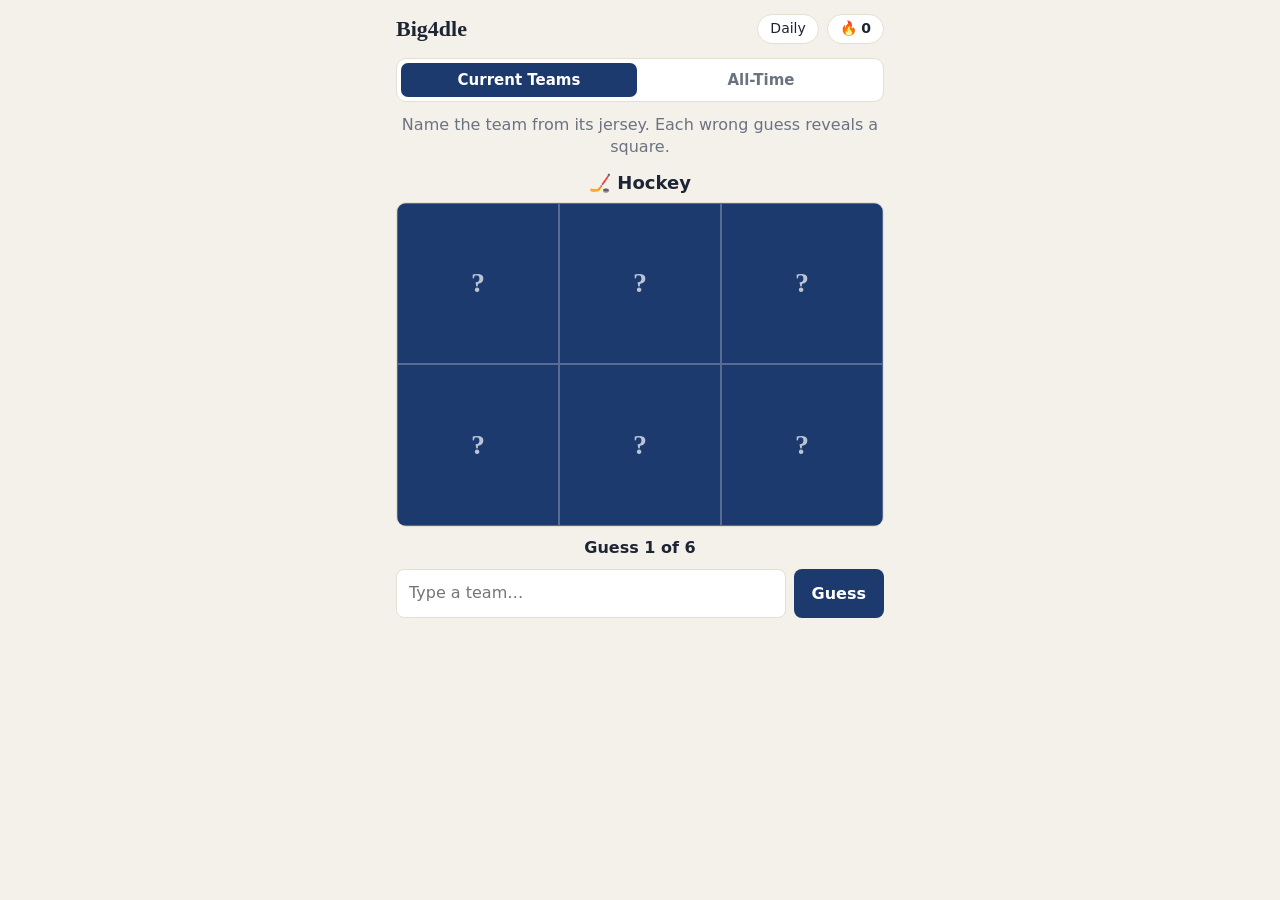
==== big4dle/index.html @ 48944d4c "Add All-Time edition, home jerseys only, no wordmarks; rename game to Big4dle Co-Authored-By: Claude" ====
<!doctype html>
<html lang="en">
<head>
  <meta charset="utf-8">
  <meta name="viewport" content="width=device-width, initial-scale=1">
  <title>Big4dle</title>
  <meta name="description" content="Guess the pro team from its jersey in 6 tries. Every wrong guess reveals another square.">
  <link rel="icon" href="favicon.svg" type="image/svg+xml">
  <link rel="stylesheet" href="styles.css">
</head>
<body>
  <header class="top">
    <h1>Big4dle</h1>
    <div class="chips">
      <button class="chip" id="mode-btn" type="button">Daily</button>
      <span class="chip" title="Current streak">🔥 <b id="streak">0</b></span>
    </div>
  </header>

  <main>
    <div class="tabs" role="tablist" aria-label="Edition">
      <button class="tab" id="tab-current" role="tab" type="button">Current Teams</button>
      <button class="tab" id="tab-alltime" role="tab" type="button">All-Time</button>
    </div>
    <p class="sub" id="sub">Name the team from its jersey. Each wrong guess reveals a square.</p>

    <p class="league" id="league"></p>
    <div class="board" id="board" aria-label="Mystery jersey">
      <div id="jersey"></div>
      <div class="tiles" id="tiles"></div>
    </div>

    <p class="status" id="status" aria-live="polite"></p>

    <form id="form" autocomplete="off">
      <div class="combo">
        <input id="guess" type="text" placeholder="Type a team…" aria-label="Guess a team" spellcheck="false" autocapitalize="off">
        <ul id="options" role="listbox" hidden></ul>
      </div>
      <button class="btn" id="submit" type="submit">Guess</button>
    </form>

    <ol class="guesses" id="guesses" aria-label="Your guesses"></ol>

    <section class="end" id="end" hidden>
      <h2 id="end-title"></h2>
      <pre id="share-text" class="share"></pre>
      <div class="row">
        <button class="btn" id="copy" type="button">Copy result</button>
        <button class="btn ghost" id="practice" type="button">Play a random jersey</button>
      </div>
      <p class="stats" id="stats"></p>
    </section>
  </main>

  <script src="teams.js"></script>
  <script src="jersey.js"></script>
  <script src="game.js"></script>
</body>
</html>
---- big4dle/styles.css ----
:root{--bg:#f4f1ea;--card:#fff;--ink:#1d2433;--muted:#6b7280;--line:#e4dfd3;--accent:#1d3a6e;--good:#2f9e63;--bad:#c9473f;--cover:#1d3a6e}
@media (prefers-color-scheme:dark){:root{--bg:#12151d;--card:#1b202c;--ink:#f1eee6;--muted:#9aa3b2;--line:#2a3142;--accent:#5b86d6;--cover:#2a3a66}}
*{box-sizing:border-box}
body{margin:0;background:var(--bg);color:var(--ink);font:16px/1.4 system-ui,sans-serif}
.top{display:flex;justify-content:space-between;align-items:center;max-width:520px;margin:0 auto;padding:14px 16px}
.top h1{margin:0;font:700 22px Georgia,serif}
.chips{display:flex;gap:8px}
.chip{background:var(--card);border:1px solid var(--line);border-radius:999px;padding:4px 12px;color:var(--ink);font:inherit;font-size:14px}
button.chip{cursor:pointer}
main{max-width:520px;margin:0 auto;padding:0 16px 40px}
.sub{color:var(--muted);margin:0 0 12px;text-align:center}
.board{position:relative;aspect-ratio:3/2;border-radius:10px;overflow:hidden;border:1px solid var(--line);background:var(--card)}
#jersey{position:absolute;inset:0}#jersey svg{width:100%;height:100%;display:block}
.league{text-align:center;font-weight:700;margin:0 0 6px;font-size:18px}
.tiles{position:absolute;inset:0;display:grid;grid-template:repeat(2,1fr)/repeat(3,1fr)}
.tile{background:var(--cover);border:1px solid rgba(255,255,255,.25);display:grid;place-items:center;color:rgba(255,255,255,.7);font:700 28px Georgia,serif;transition:opacity .5s}
.tile.open{opacity:0;pointer-events:none}
.status{min-height:1.4em;text-align:center;margin:10px 0;font-weight:600}
form{display:flex;gap:8px}
.combo{position:relative;flex:1}
input{width:100%;padding:12px;border:1px solid var(--line);border-radius:8px;background:var(--card);color:var(--ink);font:inherit}
#options{position:absolute;left:0;right:0;top:100%;margin:2px 0 0;padding:0;list-style:none;background:var(--card);border:1px solid var(--line);border-radius:8px;max-height:220px;overflow:auto;z-index:5}
#options li{padding:10px 12px;cursor:pointer}
#options li.on,#options li:hover{background:var(--accent);color:#fff}
.btn{padding:12px 18px;border:0;border-radius:8px;background:var(--accent);color:#fff;font:600 16px system-ui;cursor:pointer}
.btn.ghost{background:transparent;color:var(--ink);border:1px solid var(--line)}
.btn:disabled{opacity:.5;cursor:default}
.guesses{list-style:none;padding:0;margin:14px 0;display:grid;gap:6px}
.guesses li{padding:10px 12px;border:1px solid var(--line);border-radius:8px;background:var(--card);display:flex;justify-content:space-between}
.guesses li.ok{border-color:var(--good);color:var(--good);font-weight:700}
.guesses li.no::after{content:"✗";color:var(--bad)}
.guesses li.ok::after{content:"✓"}
.end{text-align:center;background:var(--card);border:1px solid var(--line);border-radius:10px;padding:16px}
.end h2{margin:0 0 8px;font-family:Georgia,serif}
.share{font:20px/1.3 monospace;margin:8px 0 12px}
.row{display:flex;gap:8px;justify-content:center;flex-wrap:wrap}
.stats{color:var(--muted);font-size:14px;margin:12px 0 0}
.tabs{display:flex;gap:6px;margin:0 0 12px;background:var(--card);border:1px solid var(--line);border-radius:10px;padding:4px}
.tab{flex:1;padding:8px;border:0;border-radius:7px;background:transparent;color:var(--muted);font:600 15px system-ui;cursor:pointer}
.tab[aria-selected="true"]{background:var(--accent);color:#fff}
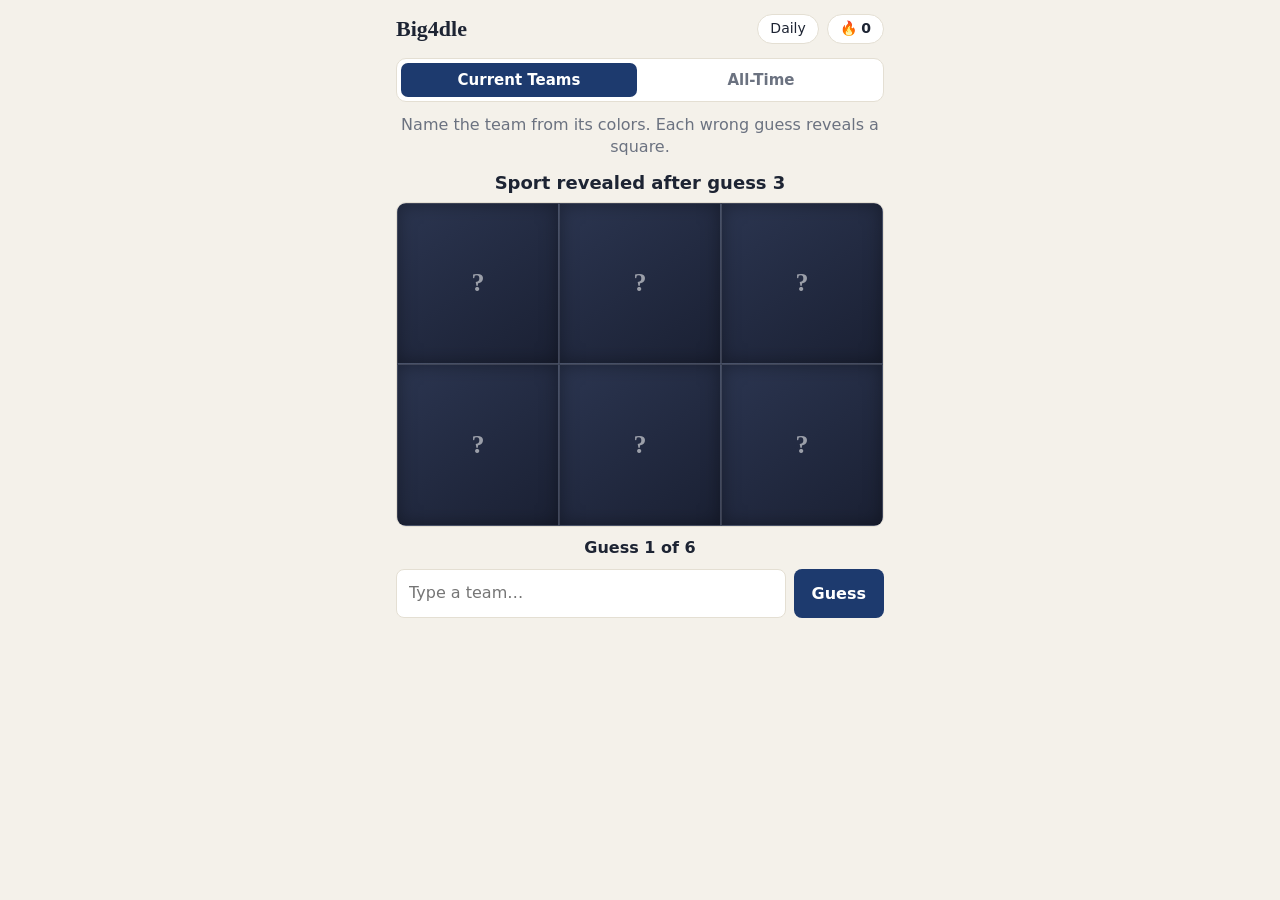
==== commit ab3697f1: "Big4dle: replace jerseys with team-color flags Co-Authored-By: Claude Sonnet 5.5 <noreply@anthropic." ====
--- a/big4dle/index.html
+++ b/big4dle/index.html
@@ -4,7 +4,7 @@
   <meta charset="utf-8">
   <meta name="viewport" content="width=device-width, initial-scale=1">
   <title>Big4dle</title>
-  <meta name="description" content="Guess the pro team from its jersey in 6 tries. Every wrong guess reveals another square.">
+  <meta name="description" content="Guess the pro team from its colors in 6 tries. Every wrong guess reveals another square.">
   <link rel="icon" href="favicon.svg" type="image/svg+xml">
   <link rel="stylesheet" href="styles.css">
 </head>
@@ -22,11 +22,11 @@
       <button class="tab" id="tab-current" role="tab" type="button">Current Teams</button>
       <button class="tab" id="tab-alltime" role="tab" type="button">All-Time</button>
     </div>
-    <p class="sub" id="sub">Name the team from its jersey. Each wrong guess reveals a square.</p>
+    <p class="sub" id="sub">Name the team from its colors. Each wrong guess reveals a square.</p>
 
     <p class="league" id="league"></p>
-    <div class="board" id="board" aria-label="Mystery jersey">
-      <div id="jersey"></div>
+    <div class="board" id="board" aria-label="Mystery flag">
+      <div id="flag"></div>
       <div class="tiles" id="tiles"></div>
     </div>
 
@@ -47,14 +47,14 @@
       <pre id="share-text" class="share"></pre>
       <div class="row">
         <button class="btn" id="copy" type="button">Copy result</button>
-        <button class="btn ghost" id="practice" type="button">Play a random jersey</button>
+        <button class="btn ghost" id="practice" type="button">Play a random flag</button>
       </div>
       <p class="stats" id="stats"></p>
     </section>
   </main>
 
   <script src="teams.js"></script>
-  <script src="jersey.js"></script>
+  <script src="flag.js"></script>
   <script src="game.js"></script>
 </body>
 </html>
--- a/big4dle/styles.css
+++ b/big4dle/styles.css
@@ -10,10 +10,10 @@
 main{max-width:520px;margin:0 auto;padding:0 16px 40px}
 .sub{color:var(--muted);margin:0 0 12px;text-align:center}
 .board{position:relative;aspect-ratio:3/2;border-radius:10px;overflow:hidden;border:1px solid var(--line);background:var(--card)}
-#jersey{position:absolute;inset:0}#jersey svg{width:100%;height:100%;display:block}
+#flag{position:absolute;inset:0}#flag svg{width:100%;height:100%;display:block}
 .league{text-align:center;font-weight:700;margin:0 0 6px;font-size:18px}
 .tiles{position:absolute;inset:0;display:grid;grid-template:repeat(2,1fr)/repeat(3,1fr)}
-.tile{background:var(--cover);border:1px solid rgba(255,255,255,.25);display:grid;place-items:center;color:rgba(255,255,255,.7);font:700 28px Georgia,serif;transition:opacity .5s}
+.tile{background:linear-gradient(145deg,#2b3550,#1a2033);border:1px solid rgba(255,255,255,.14);display:grid;place-items:center;color:rgba(255,255,255,.55);font:700 26px Georgia,serif;transition:opacity .5s;box-shadow:inset 0 0 18px rgba(0,0,0,.35)}
 .tile.open{opacity:0;pointer-events:none}
 .status{min-height:1.4em;text-align:center;margin:10px 0;font-weight:600}
 form{display:flex;gap:8px}
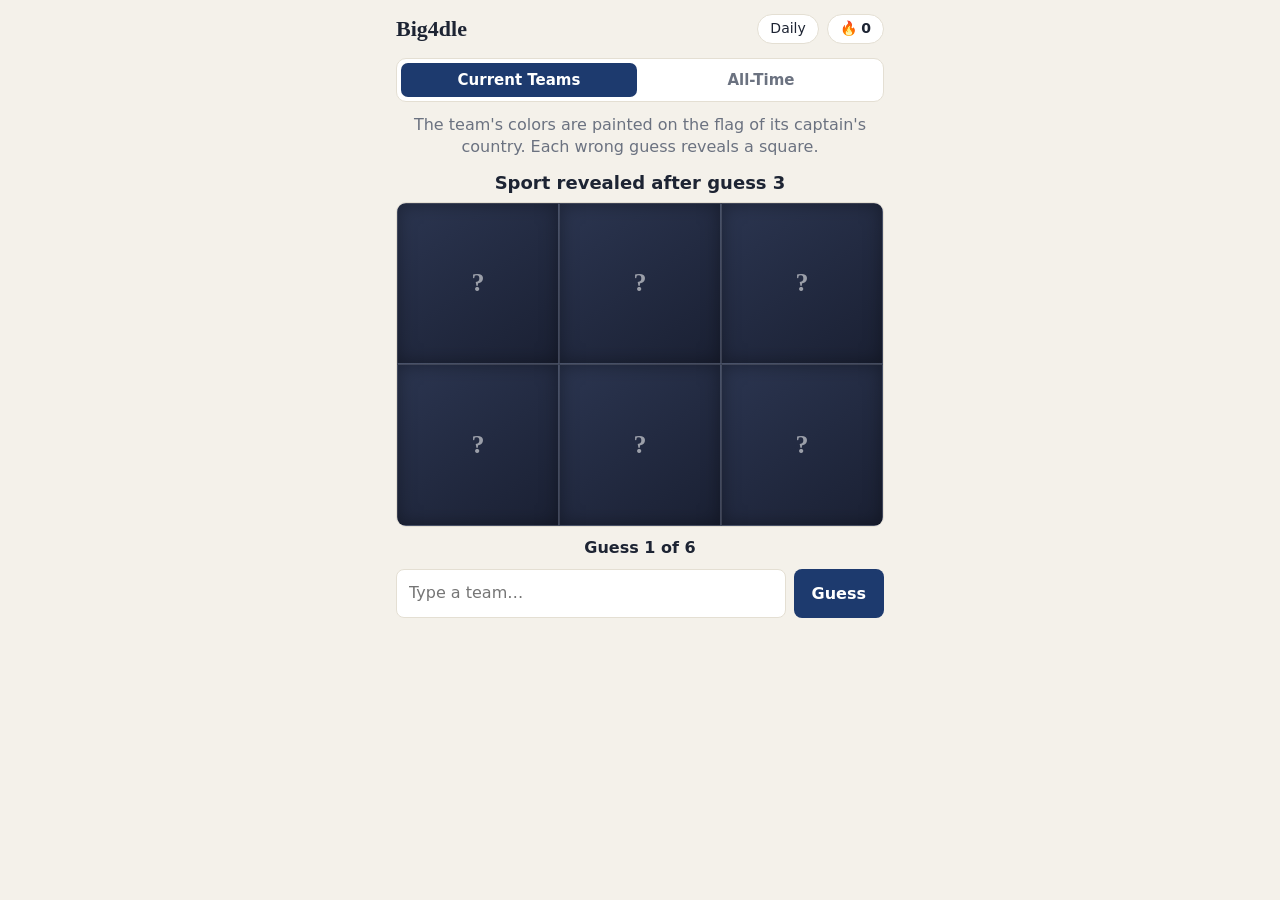
==== commit 7365aeb4: "Big4dle: paint team colors on the flag of the captain's country Co-Authored-By: Claude Sonnet 5.5 <n" ====
--- a/big4dle/index.html
+++ b/big4dle/index.html
@@ -4,7 +4,7 @@
   <meta charset="utf-8">
   <meta name="viewport" content="width=device-width, initial-scale=1">
   <title>Big4dle</title>
-  <meta name="description" content="Guess the pro team from its colors in 6 tries. Every wrong guess reveals another square.">
+  <meta name="description" content="Guess the pro team from its colors on its captain's national flag in 6 tries. Every wrong guess reveals another square.">
   <link rel="icon" href="favicon.svg" type="image/svg+xml">
   <link rel="stylesheet" href="styles.css">
 </head>
@@ -22,7 +22,7 @@
       <button class="tab" id="tab-current" role="tab" type="button">Current Teams</button>
       <button class="tab" id="tab-alltime" role="tab" type="button">All-Time</button>
     </div>
-    <p class="sub" id="sub">Name the team from its colors. Each wrong guess reveals a square.</p>
+    <p class="sub" id="sub">The team's colors are painted on the flag of its captain's country. Each wrong guess reveals a square.</p>
 
     <p class="league" id="league"></p>
     <div class="board" id="board" aria-label="Mystery flag">
@@ -44,6 +44,7 @@
 
     <section class="end" id="end" hidden>
       <h2 id="end-title"></h2>
+      <p class="detail" id="end-detail"></p>
       <pre id="share-text" class="share"></pre>
       <div class="row">
         <button class="btn" id="copy" type="button">Copy result</button>
@@ -54,6 +55,7 @@
   </main>
 
   <script src="teams.js"></script>
+  <script src="captains.js"></script>
   <script src="flag.js"></script>
   <script src="game.js"></script>
 </body>
--- a/big4dle/styles.css
+++ b/big4dle/styles.css
@@ -38,3 +38,4 @@
 .tabs{display:flex;gap:6px;margin:0 0 12px;background:var(--card);border:1px solid var(--line);border-radius:10px;padding:4px}
 .tab{flex:1;padding:8px;border:0;border-radius:7px;background:transparent;color:var(--muted);font:600 15px system-ui;cursor:pointer}
 .tab[aria-selected="true"]{background:var(--accent);color:#fff}
+.detail{margin:0 0 8px;color:var(--muted);font-size:14px}
